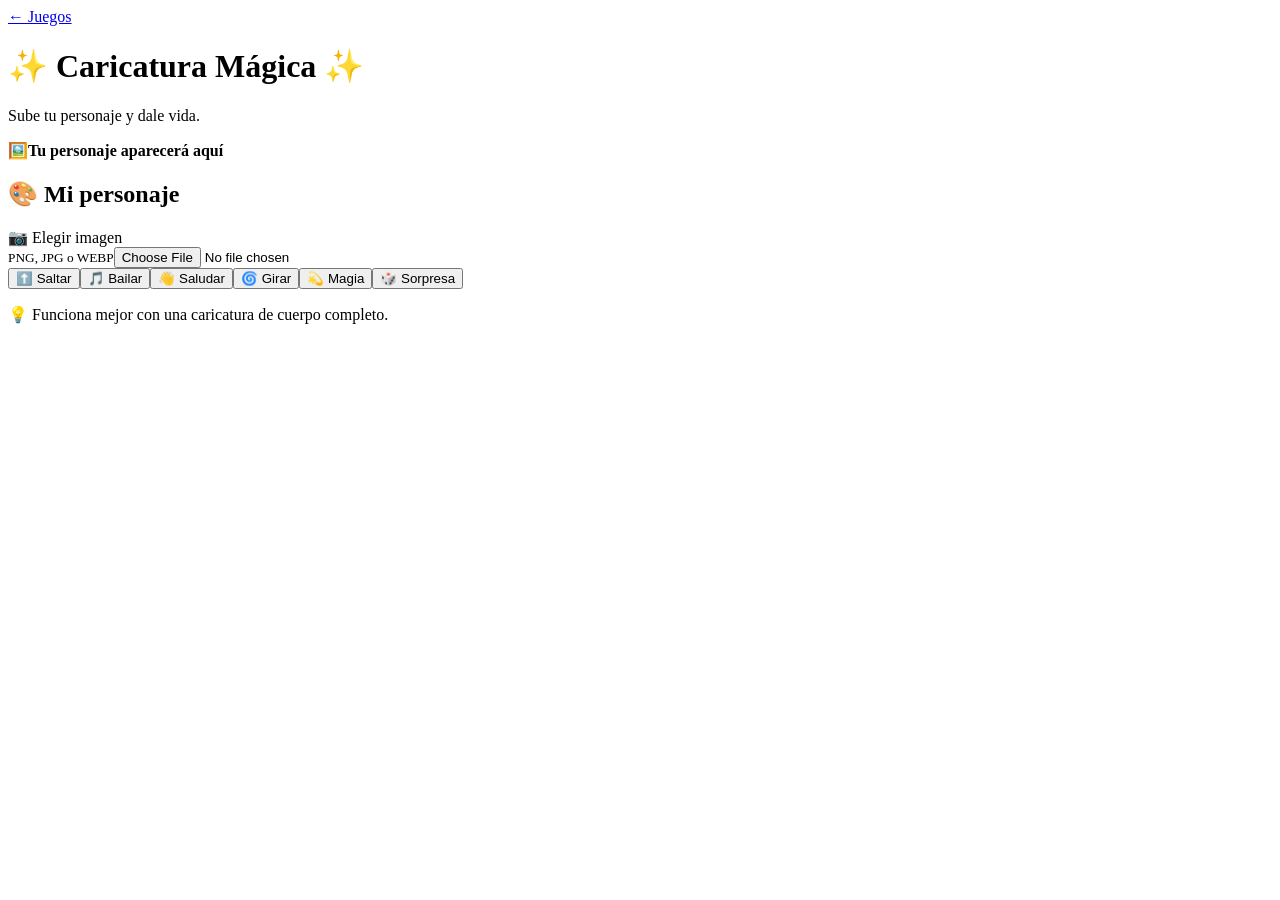
==== caricatura-magica/index.html @ 227a38ca "Agregar módulo Caricatura Mágica" ====
<!doctype html><html lang="es"><head><meta charset="utf-8"><meta name="viewport" content="width=device-width,initial-scale=1,viewport-fit=cover"><title>Caricatura Mágica</title><link rel="stylesheet" href="./css/app.css"></head>
<body><header><a href="../" class="back">← Juegos</a><h1>✨ Caricatura Mágica ✨</h1><p>Sube tu personaje y dale vida.</p></header><main><section class="card"><div class="stage"><div id="empty" class="empty"><b>🖼️</b><strong>Tu personaje aparecerá aquí</strong></div><img id="character" hidden alt="Personaje cargado"></div></section><aside class="card"><h2>🎨 Mi personaje</h2><label class="upload" for="file">📷 Elegir imagen<br><small>PNG, JPG o WEBP</small></label><input id="file" type="file" accept="image/png,image/jpeg,image/webp"><div class="moves"><button data-move="jump">⬆️ Saltar</button><button data-move="dance">🎵 Bailar</button><button data-move="hello">👋 Saludar</button><button data-move="spin">🌀 Girar</button><button data-move="bounce">💫 Magia</button><button id="random">🎲 Sorpresa</button></div><p class="tip">💡 Funciona mejor con una caricatura de cuerpo completo.</p></aside></main><script type="module" src="./js/app.js"></script></body></html>
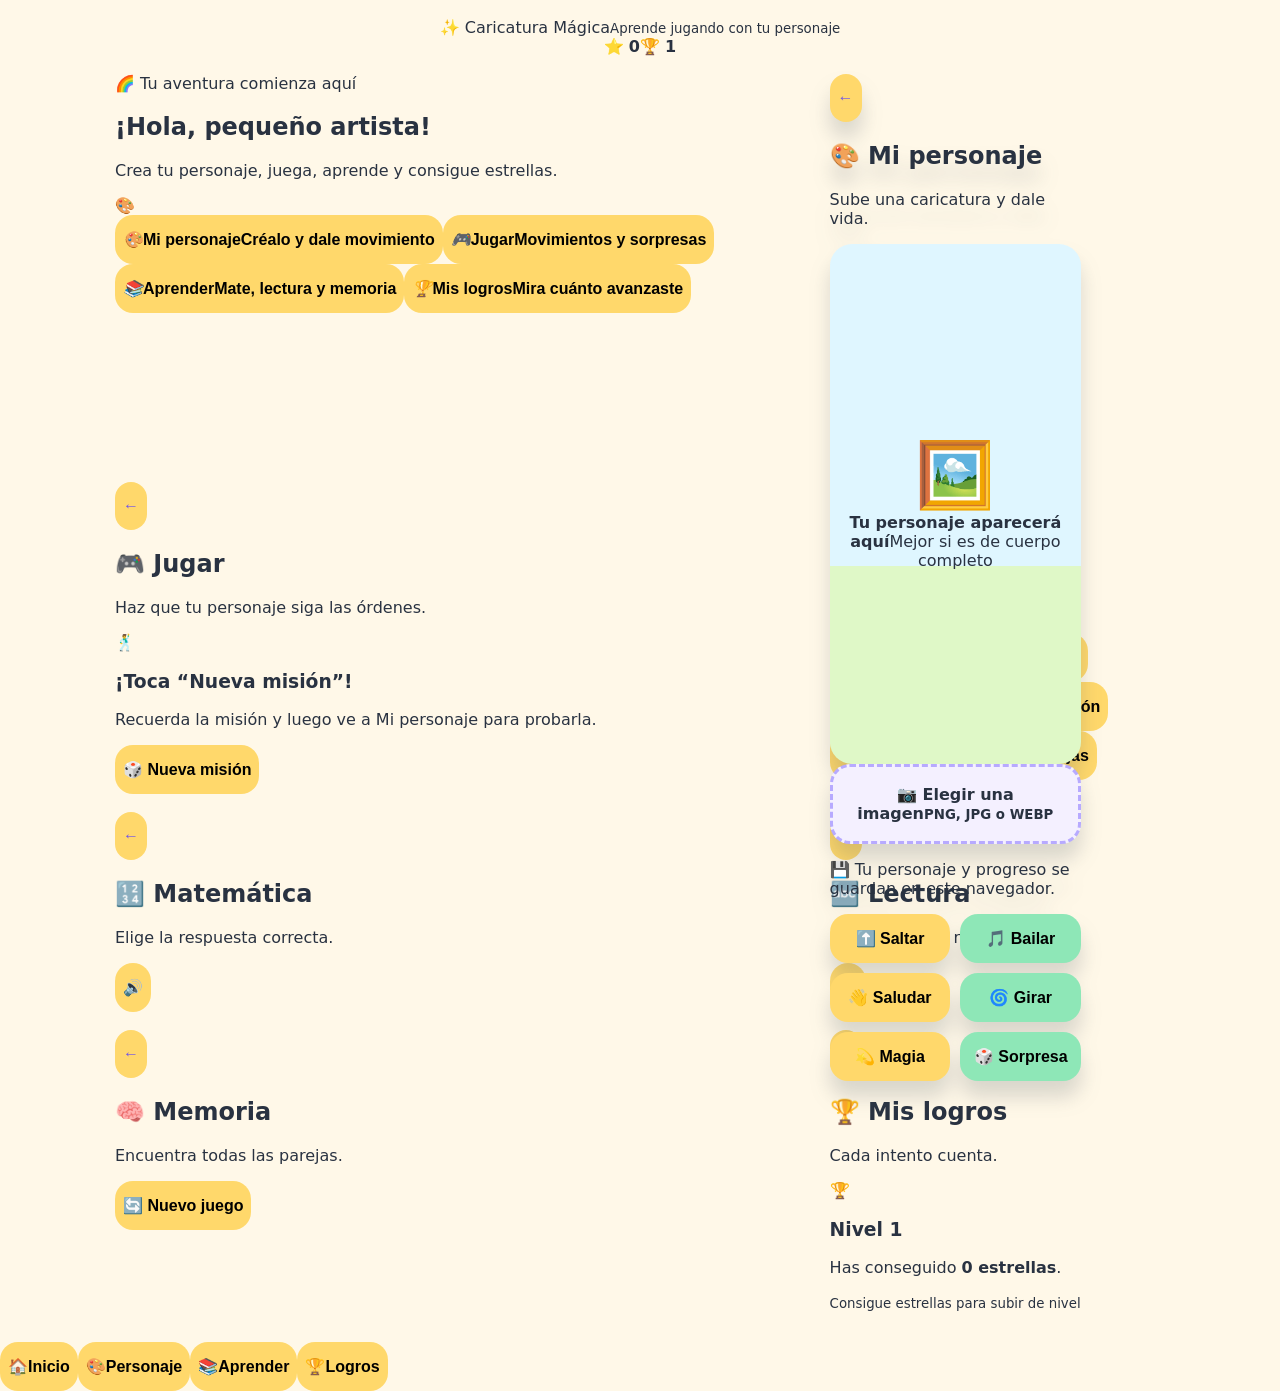
==== commit 74a3b0af: "Actualizar Caricatura Mágica V2 didáctica" ====
--- a/caricatura-magica/index.html
+++ b/caricatura-magica/index.html
@@ -1,2 +1,13 @@
-<!doctype html><html lang="es"><head><meta charset="utf-8"><meta name="viewport" content="width=device-width,initial-scale=1,viewport-fit=cover"><title>Caricatura Mágica</title><link rel="stylesheet" href="./css/app.css"></head>
-<body><header><a href="../" class="back">← Juegos</a><h1>✨ Caricatura Mágica ✨</h1><p>Sube tu personaje y dale vida.</p></header><main><section class="card"><div class="stage"><div id="empty" class="empty"><b>🖼️</b><strong>Tu personaje aparecerá aquí</strong></div><img id="character" hidden alt="Personaje cargado"></div></section><aside class="card"><h2>🎨 Mi personaje</h2><label class="upload" for="file">📷 Elegir imagen<br><small>PNG, JPG o WEBP</small></label><input id="file" type="file" accept="image/png,image/jpeg,image/webp"><div class="moves"><button data-move="jump">⬆️ Saltar</button><button data-move="dance">🎵 Bailar</button><button data-move="hello">👋 Saludar</button><button data-move="spin">🌀 Girar</button><button data-move="bounce">💫 Magia</button><button id="random">🎲 Sorpresa</button></div><p class="tip">💡 Funciona mejor con una caricatura de cuerpo completo.</p></aside></main><script type="module" src="./js/app.js"></script></body></html>+<!doctype html>
+<html lang="es"><head><meta charset="utf-8"><meta name="viewport" content="width=device-width,initial-scale=1,viewport-fit=cover"><title>Caricatura Mágica</title><link rel="stylesheet" href="css/app.css"></head>
+<body><header class="topbar"><div><span class="brand">✨ Caricatura Mágica</span><small>Aprende jugando con tu personaje</small></div><div class="score"><span>⭐ <b id="stars">0</b></span><span>🏆 <b id="level">1</b></span></div></header>
+<main class="shell">
+<section id="home" class="view active"><div class="hero"><div><span class="pill">🌈 Tu aventura comienza aquí</span><h1>¡Hola, pequeño artista!</h1><p>Crea tu personaje, juega, aprende y consigue estrellas.</p></div><div class="mascot">🎨</div></div><div class="menu"><button class="tile purple" data-go="character"><i>🎨</i><b>Mi personaje</b><span>Créalo y dale movimiento</span></button><button class="tile pink" data-go="play"><i>🎮</i><b>Jugar</b><span>Movimientos y sorpresas</span></button><button class="tile blue" data-go="learn"><i>📚</i><b>Aprender</b><span>Mate, lectura y memoria</span></button><button class="tile green" data-go="achievements"><i>🏆</i><b>Mis logros</b><span>Mira cuánto avanzaste</span></button></div></section>
+<section id="character" class="view"><div class="section-head"><button class="back" data-go="home">←</button><div><h2>🎨 Mi personaje</h2><p>Sube una caricatura y dale vida.</p></div></div><div class="character-grid"><div class="stage"><div id="empty" class="empty"><b>🖼️</b><strong>Tu personaje aparecerá aquí</strong><span>Mejor si es de cuerpo completo</span></div><img id="characterImg" hidden alt="Personaje"></div><div class="panel"><label class="upload" for="file">📷 Elegir una imagen<small>PNG, JPG o WEBP</small></label><input id="file" type="file" accept="image/png,image/jpeg,image/webp"><p class="saved-note">💾 Tu personaje y progreso se guardan en este navegador.</p><div class="moves"><button data-move="jump">⬆️ Saltar</button><button data-move="dance">🎵 Bailar</button><button data-move="hello">👋 Saludar</button><button data-move="spin">🌀 Girar</button><button data-move="bounce">💫 Magia</button><button id="randomMove">🎲 Sorpresa</button></div></div></div></section>
+<section id="play" class="view"><div class="section-head"><button class="back" data-go="home">←</button><div><h2>🎮 Jugar</h2><p>Haz que tu personaje siga las órdenes.</p></div></div><div class="activity center"><div class="giant" id="playEmoji">🕺</div><h3 id="playOrder">¡Toca “Nueva misión”!</h3><p>Recuerda la misión y luego ve a Mi personaje para probarla.</p><button class="primary" id="newMission">🎲 Nueva misión</button></div></section>
+<section id="learn" class="view"><div class="section-head"><button class="back" data-go="home">←</button><div><h2>📚 Aprender</h2><p>¿Qué quieres practicar hoy?</p></div></div><div class="menu three"><button class="tile yellow" data-go="math"><i>🔢</i><b>Matemática</b><span>Sumas y desafíos</span></button><button class="tile blue" data-go="reading"><i>🔤</i><b>Lectura</b><span>Palabras y comprensión</span></button><button class="tile pink" data-go="memory"><i>🧠</i><b>Memoria</b><span>Encuentra las parejas</span></button></div></section>
+<section id="math" class="view"><div class="section-head"><button class="back" data-go="learn">←</button><div><h2>🔢 Matemática</h2><p>Elige la respuesta correcta.</p></div><button class="speak" data-speak>🔊</button></div><div class="activity quiz"><div class="question" id="mathQuestion"></div><div class="answers" id="mathAnswers"></div><div class="feedback" id="mathFeedback"></div></div></section>
+<section id="reading" class="view"><div class="section-head"><button class="back" data-go="learn">←</button><div><h2>🔤 Lectura</h2><p>Lee, escucha y responde.</p></div><button class="speak" data-speak>🔊</button></div><div class="activity quiz"><div class="question" id="readingQuestion"></div><div class="answers" id="readingAnswers"></div><div class="feedback" id="readingFeedback"></div></div></section>
+<section id="memory" class="view"><div class="section-head"><button class="back" data-go="learn">←</button><div><h2>🧠 Memoria</h2><p>Encuentra todas las parejas.</p></div></div><div class="activity"><div id="memoryBoard" class="memory-board"></div><div id="memoryFeedback" class="feedback"></div><button class="primary" id="resetMemory">🔄 Nuevo juego</button></div></section>
+<section id="achievements" class="view"><div class="section-head"><button class="back" data-go="home">←</button><div><h2>🏆 Mis logros</h2><p>Cada intento cuenta.</p></div></div><div class="achievement-hero"><div class="trophy">🏆</div><h3>Nivel <span id="bigLevel">1</span></h3><p>Has conseguido <b><span id="bigStars">0</span> estrellas</b>.</p><div class="progress"><span id="progressBar"></span></div><small id="progressText">Consigue estrellas para subir de nivel</small></div></section>
+</main><nav class="bottom-nav"><button data-go="home">🏠<span>Inicio</span></button><button data-go="character">🎨<span>Personaje</span></button><button data-go="learn">📚<span>Aprender</span></button><button data-go="achievements">🏆<span>Logros</span></button></nav><script type="module" src="js/app.js"></script></body></html>
--- a/caricatura-magica/css/app.css
+++ b/caricatura-magica/css/app.css
@@ -0,0 +1 @@
+:root{--ink:#293241;--purple:#7257e8}*{box-sizing:border-box}body{margin:0;font-family:system-ui,-apple-system,Segoe UI,sans-serif;background:#fff8e8;color:var(--ink)}header{text-align:center;padding:18px}header h1{margin:.3rem}.back{display:inline-block;color:var(--purple);font-weight:800;text-decoration:none}main{width:min(1050px,94%);margin:auto;display:grid;grid-template-columns:1.35fr .65fr;gap:18px;padding-bottom:30px}.card{background:#fff;border-radius:28px;padding:16px;box-shadow:0 10px 30px #59627520}.stage{min-height:520px;display:grid;place-items:center;overflow:hidden;background:linear-gradient(#dff6ff 0 62%,#dff8c7 62%);border-radius:22px}.empty{text-align:center}.empty b{display:block;font-size:4rem}#character{max-width:75%;max-height:390px;filter:drop-shadow(0 16px 10px #40505a33);transform-origin:50% 85%}.upload{display:block;border:3px dashed #b7aaff;border-radius:20px;padding:18px;text-align:center;background:#f4f0ff;font-weight:800;cursor:pointer}input{display:none}.moves{display:grid;grid-template-columns:1fr 1fr;gap:10px;margin-top:14px}button{border:0;border-radius:18px;padding:15px 8px;font-size:1rem;font-weight:800;cursor:pointer;background:#ffd86b}.moves button:nth-child(2n){background:#8ee7b7}.tip{background:#fff5c8;padding:12px;border-radius:16px}@keyframes jump{50%{transform:translateY(-100px)}}@keyframes dance{25%{transform:rotate(-12deg)}50%{transform:rotate(12deg)}75%{transform:rotate(-12deg)}}@keyframes hello{50%{transform:rotate(10deg)}}@keyframes spin{to{transform:rotate(360deg)}}@keyframes bounce{50%{transform:scale(1.16)}}.jump{animation:jump .8s}.dance{animation:dance 1s}.hello{animation:hello .7s}.spin{animation:spin .8s}.bounce{animation:bounce .7s}@media(max-width:760px){main{grid-template-columns:1fr}.stage{min-height:400px}}
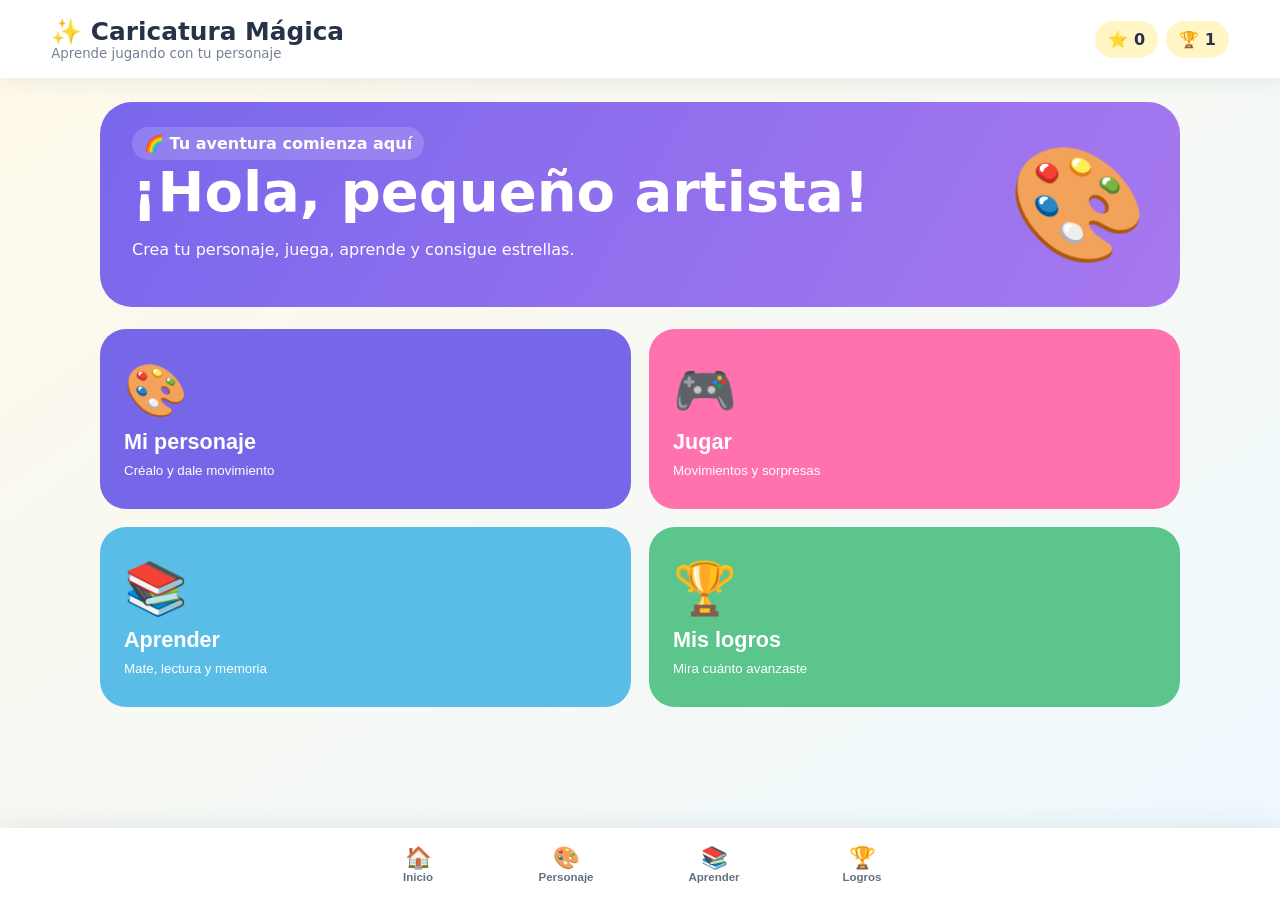
==== commit 568c36f5: "Agregar interfaz de Sopa de Letras" ====
--- a/caricatura-magica/index.html
+++ b/caricatura-magica/index.html
@@ -5,9 +5,9 @@
 <section id="home" class="view active"><div class="hero"><div><span class="pill">🌈 Tu aventura comienza aquí</span><h1>¡Hola, pequeño artista!</h1><p>Crea tu personaje, juega, aprende y consigue estrellas.</p></div><div class="mascot">🎨</div></div><div class="menu"><button class="tile purple" data-go="character"><i>🎨</i><b>Mi personaje</b><span>Créalo y dale movimiento</span></button><button class="tile pink" data-go="play"><i>🎮</i><b>Jugar</b><span>Movimientos y sorpresas</span></button><button class="tile blue" data-go="learn"><i>📚</i><b>Aprender</b><span>Mate, lectura y memoria</span></button><button class="tile green" data-go="achievements"><i>🏆</i><b>Mis logros</b><span>Mira cuánto avanzaste</span></button></div></section>
 <section id="character" class="view"><div class="section-head"><button class="back" data-go="home">←</button><div><h2>🎨 Mi personaje</h2><p>Sube una caricatura y dale vida.</p></div></div><div class="character-grid"><div class="stage"><div id="empty" class="empty"><b>🖼️</b><strong>Tu personaje aparecerá aquí</strong><span>Mejor si es de cuerpo completo</span></div><img id="characterImg" hidden alt="Personaje"></div><div class="panel"><label class="upload" for="file">📷 Elegir una imagen<small>PNG, JPG o WEBP</small></label><input id="file" type="file" accept="image/png,image/jpeg,image/webp"><p class="saved-note">💾 Tu personaje y progreso se guardan en este navegador.</p><div class="moves"><button data-move="jump">⬆️ Saltar</button><button data-move="dance">🎵 Bailar</button><button data-move="hello">👋 Saludar</button><button data-move="spin">🌀 Girar</button><button data-move="bounce">💫 Magia</button><button id="randomMove">🎲 Sorpresa</button></div></div></div></section>
 <section id="play" class="view"><div class="section-head"><button class="back" data-go="home">←</button><div><h2>🎮 Jugar</h2><p>Haz que tu personaje siga las órdenes.</p></div></div><div class="activity center"><div class="giant" id="playEmoji">🕺</div><h3 id="playOrder">¡Toca “Nueva misión”!</h3><p>Recuerda la misión y luego ve a Mi personaje para probarla.</p><button class="primary" id="newMission">🎲 Nueva misión</button></div></section>
-<section id="learn" class="view"><div class="section-head"><button class="back" data-go="home">←</button><div><h2>📚 Aprender</h2><p>¿Qué quieres practicar hoy?</p></div></div><div class="menu three"><button class="tile yellow" data-go="math"><i>🔢</i><b>Matemática</b><span>Sumas y desafíos</span></button><button class="tile blue" data-go="reading"><i>🔤</i><b>Lectura</b><span>Palabras y comprensión</span></button><button class="tile pink" data-go="memory"><i>🧠</i><b>Memoria</b><span>Encuentra las parejas</span></button></div></section>
+<section id="learn" class="view"><div class="section-head"><button class="back" data-go="home">←</button><div><h2>📚 Aprender</h2><p>¿Qué quieres practicar hoy?</p></div></div><div class="menu three"><button class="tile yellow" data-go="math"><i>🔢</i><b>Matemática</b><span>Sumas y desafíos</span></button><button class="tile blue" data-go="reading"><i>🔤</i><b>Lectura</b><span>Palabras y comprensión</span></button><button class="tile pink" data-go="memory"><i>🧠</i><b>Memoria</b><span>Encuentra las parejas</span></button><button class="tile green" data-go="wordsearch"><i>🔎</i><b>Sopa de Letras</b><span>Países, animales, frutas y días</span></button></div></section>
 <section id="math" class="view"><div class="section-head"><button class="back" data-go="learn">←</button><div><h2>🔢 Matemática</h2><p>Elige la respuesta correcta.</p></div><button class="speak" data-speak>🔊</button></div><div class="activity quiz"><div class="question" id="mathQuestion"></div><div class="answers" id="mathAnswers"></div><div class="feedback" id="mathFeedback"></div></div></section>
 <section id="reading" class="view"><div class="section-head"><button class="back" data-go="learn">←</button><div><h2>🔤 Lectura</h2><p>Lee, escucha y responde.</p></div><button class="speak" data-speak>🔊</button></div><div class="activity quiz"><div class="question" id="readingQuestion"></div><div class="answers" id="readingAnswers"></div><div class="feedback" id="readingFeedback"></div></div></section>
 <section id="memory" class="view"><div class="section-head"><button class="back" data-go="learn">←</button><div><h2>🧠 Memoria</h2><p>Encuentra todas las parejas.</p></div></div><div class="activity"><div id="memoryBoard" class="memory-board"></div><div id="memoryFeedback" class="feedback"></div><button class="primary" id="resetMemory">🔄 Nuevo juego</button></div></section>
-<section id="achievements" class="view"><div class="section-head"><button class="back" data-go="home">←</button><div><h2>🏆 Mis logros</h2><p>Cada intento cuenta.</p></div></div><div class="achievement-hero"><div class="trophy">🏆</div><h3>Nivel <span id="bigLevel">1</span></h3><p>Has conseguido <b><span id="bigStars">0</span> estrellas</b>.</p><div class="progress"><span id="progressBar"></span></div><small id="progressText">Consigue estrellas para subir de nivel</small></div></section>
+<section id="wordsearch" class="view"><div class="section-head"><button class="back" data-go="learn">←</button><div><h2>🔎 Sopa de Letras</h2><p id="wsCategory">Encuentra las palabras.</p></div></div><div class="activity"><div id="wsWords" class="ws-words"></div><div id="wsBoard" class="ws-board"></div><div id="wsFeedback" class="feedback"></div><button class="primary" id="newWordSearch">🎲 Nueva sopa</button></div></section><section id="achievements" class="view"><div class="section-head"><button class="back" data-go="home">←</button><div><h2>🏆 Mis logros</h2><p>Cada intento cuenta.</p></div></div><div class="achievement-hero"><div class="trophy">🏆</div><h3>Nivel <span id="bigLevel">1</span></h3><p>Has conseguido <b><span id="bigStars">0</span> estrellas</b>.</p><div class="progress"><span id="progressBar"></span></div><small id="progressText">Consigue estrellas para subir de nivel</small></div></section>
 </main><nav class="bottom-nav"><button data-go="home">🏠<span>Inicio</span></button><button data-go="character">🎨<span>Personaje</span></button><button data-go="learn">📚<span>Aprender</span></button><button data-go="achievements">🏆<span>Logros</span></button></nav><script type="module" src="js/app.js"></script></body></html>
--- a/caricatura-magica/css/app.css
+++ b/caricatura-magica/css/app.css
@@ -1 +1 @@
-:root{--ink:#293241;--purple:#7257e8}*{box-sizing:border-box}body{margin:0;font-family:system-ui,-apple-system,Segoe UI,sans-serif;background:#fff8e8;color:var(--ink)}header{text-align:center;padding:18px}header h1{margin:.3rem}.back{display:inline-block;color:var(--purple);font-weight:800;text-decoration:none}main{width:min(1050px,94%);margin:auto;display:grid;grid-template-columns:1.35fr .65fr;gap:18px;padding-bottom:30px}.card{background:#fff;border-radius:28px;padding:16px;box-shadow:0 10px 30px #59627520}.stage{min-height:520px;display:grid;place-items:center;overflow:hidden;background:linear-gradient(#dff6ff 0 62%,#dff8c7 62%);border-radius:22px}.empty{text-align:center}.empty b{display:block;font-size:4rem}#character{max-width:75%;max-height:390px;filter:drop-shadow(0 16px 10px #40505a33);transform-origin:50% 85%}.upload{display:block;border:3px dashed #b7aaff;border-radius:20px;padding:18px;text-align:center;background:#f4f0ff;font-weight:800;cursor:pointer}input{display:none}.moves{display:grid;grid-template-columns:1fr 1fr;gap:10px;margin-top:14px}button{border:0;border-radius:18px;padding:15px 8px;font-size:1rem;font-weight:800;cursor:pointer;background:#ffd86b}.moves button:nth-child(2n){background:#8ee7b7}.tip{background:#fff5c8;padding:12px;border-radius:16px}@keyframes jump{50%{transform:translateY(-100px)}}@keyframes dance{25%{transform:rotate(-12deg)}50%{transform:rotate(12deg)}75%{transform:rotate(-12deg)}}@keyframes hello{50%{transform:rotate(10deg)}}@keyframes spin{to{transform:rotate(360deg)}}@keyframes bounce{50%{transform:scale(1.16)}}.jump{animation:jump .8s}.dance{animation:dance 1s}.hello{animation:hello .7s}.spin{animation:spin .8s}.bounce{animation:bounce .7s}@media(max-width:760px){main{grid-template-columns:1fr}.stage{min-height:400px}}+*{box-sizing:border-box}:root{--ink:#273248;--purple:#7666e8;--pink:#ff72ad;--blue:#59bde8;--green:#5bc58c}body{margin:0;font-family:system-ui,-apple-system,Segoe UI,sans-serif;color:var(--ink);background:linear-gradient(145deg,#fff9e9,#eef9ff);min-height:100vh;padding-bottom:88px}.topbar{height:78px;background:#fff;display:flex;align-items:center;justify-content:space-between;padding:12px max(4vw,18px);box-shadow:0 5px 20px #42546615;position:sticky;top:0;z-index:10}.brand{font-size:clamp(1.15rem,3vw,1.55rem);font-weight:900}.topbar small{display:block;color:#758096}.score{display:flex;gap:8px}.score span{background:#fff5c5;padding:9px 13px;border-radius:999px;font-weight:900}.shell{width:min(1080px,94%);margin:24px auto}.view{display:none}.view.active{display:block}.hero{display:flex;align-items:center;justify-content:space-between;background:linear-gradient(120deg,#7967ec,#a778ef);color:#fff;padding:32px;border-radius:32px}.hero h1{font-size:clamp(2rem,6vw,3.5rem);margin:.4rem 0}.pill{background:#ffffff28;padding:7px 12px;border-radius:999px;font-weight:800}.mascot{font-size:7rem}.menu{display:grid;grid-template-columns:repeat(2,1fr);gap:18px;margin-top:22px}.menu.three{grid-template-columns:repeat(3,1fr)}.tile{border:0;text-align:left;padding:24px;border-radius:26px;color:#fff;cursor:pointer;min-height:180px}.tile i{font-style:normal;font-size:3.2rem;display:block}.tile b{font-size:1.35rem;display:block;margin:8px 0}.purple{background:var(--purple)}.pink{background:var(--pink)}.blue{background:var(--blue)}.green{background:var(--green)}.yellow{background:#e9ac2f}.section-head{display:flex;align-items:center;gap:14px;margin-bottom:18px}.section-head h2{margin:0}.section-head p{margin:3px 0;color:#758096}.back,.speak{border:0;background:#fff;border-radius:50%;width:48px;height:48px;font-size:1.3rem}.speak{margin-left:auto}.character-grid{display:grid;grid-template-columns:1.3fr .7fr;gap:18px}.stage,.panel,.activity,.achievement-hero{background:#fff;border-radius:28px;box-shadow:0 10px 30px #42546615}.stage{min-height:480px;display:grid;place-items:center;overflow:hidden;background:linear-gradient(#dff6ff 0 64%,#dff6c8 64%)}.empty{text-align:center;display:grid;gap:7px}.empty b{font-size:5rem}#characterImg{max-width:75%;max-height:380px;filter:drop-shadow(0 16px 10px #40505a33);transform-origin:50% 85%}.panel,.activity,.achievement-hero{padding:24px}.upload{display:block;border:3px dashed #b7aaff;border-radius:20px;padding:20px;text-align:center;background:#f5f1ff;font-weight:900}.upload small{display:block}input[type=file]{display:none}.saved-note{font-size:.85rem;color:#667085;background:#eef9ff;padding:10px 12px;border-radius:14px}.moves,.answers{display:grid;grid-template-columns:1fr 1fr;gap:10px;margin-top:16px}.moves button,.answers button,.primary{border:0;border-radius:17px;padding:15px;font-weight:850;font-size:1rem}.moves button{background:#fff0ad}.center,.question,.feedback,.achievement-hero{text-align:center}.giant,.trophy{font-size:7rem}.primary{background:var(--purple);color:#fff}.question{font-size:clamp(2rem,8vw,4.5rem);font-weight:900;margin:20px}.answers button{background:#eef4ff}.feedback{min-height:40px;margin-top:15px;font-size:1.2rem;font-weight:900}.memory-board{display:grid;grid-template-columns:repeat(4,1fr);gap:12px;max-width:600px;margin:auto}.memory-card{aspect-ratio:1;border:0;border-radius:18px;background:#7967ec;font-size:2.5rem}.memory-card:not(.open){font-size:0}.memory-card:not(.open)::after{content:"?";font-size:2rem;color:#fff}.memory-card.matched{background:#dff7df}.progress{height:16px;background:#edf0f5;border-radius:999px;overflow:hidden;max-width:500px;margin:15px auto}.progress span{display:block;height:100%;background:#ffd34e}.bottom-nav{position:fixed;bottom:0;left:0;right:0;height:72px;background:#fff;display:flex;justify-content:center;gap:min(7vw,80px);box-shadow:0 -5px 25px #42546618}.bottom-nav button{border:0;background:none;font-size:1.35rem;min-width:68px}.bottom-nav span{display:block;font-size:.72rem;font-weight:800;color:#667085}@keyframes jump{50%{transform:translateY(-100px)}}@keyframes dance{25%{transform:rotate(-12deg)}50%{transform:rotate(12deg)}75%{transform:rotate(-12deg)}}@keyframes hello{50%{transform:rotate(10deg)}}@keyframes spin{to{transform:rotate(360deg)}}@keyframes bounce{50%{transform:scale(1.16)}}.jump{animation:jump .8s}.dance{animation:dance 1s}.hello{animation:hello .7s}.spin{animation:spin .8s}.bounce{animation:bounce .7s}@media(max-width:760px){.menu,.menu.three,.character-grid{grid-template-columns:1fr}.mascot{font-size:4rem}.stage{min-height:380px}}
